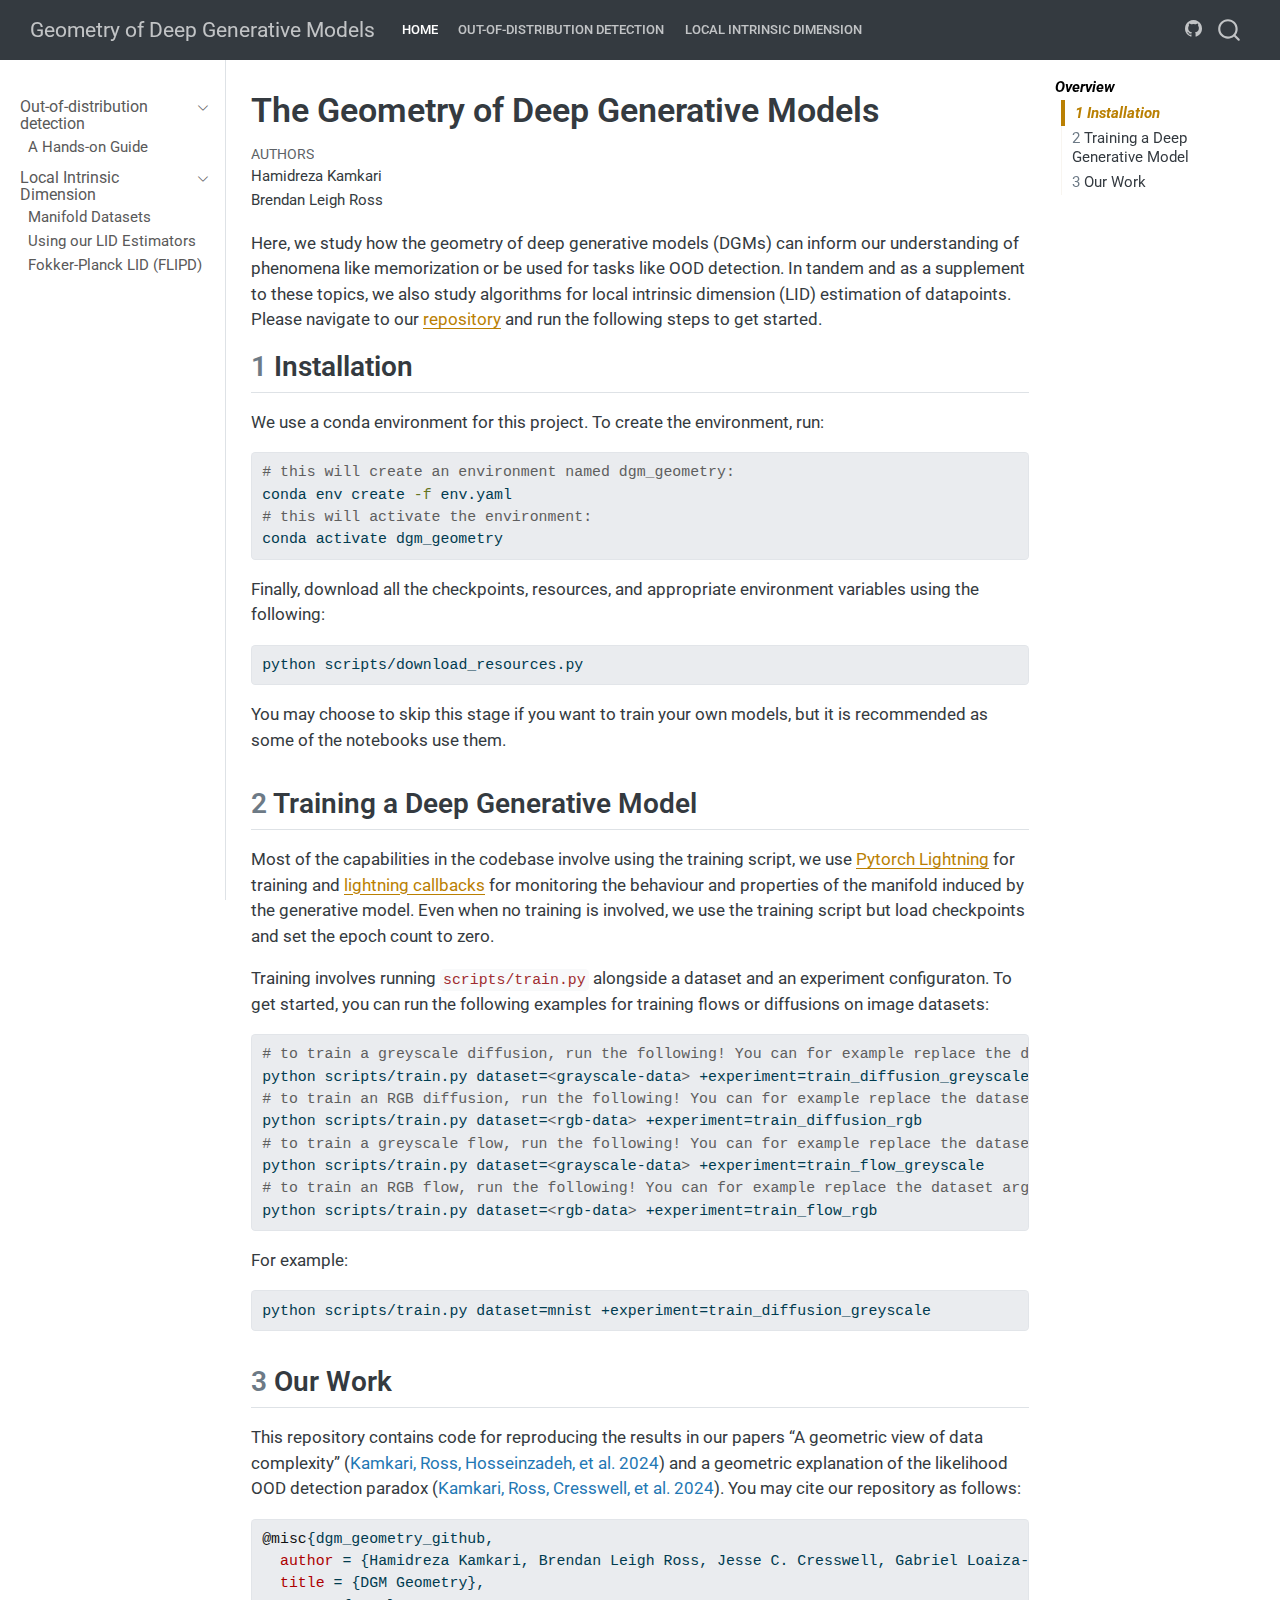
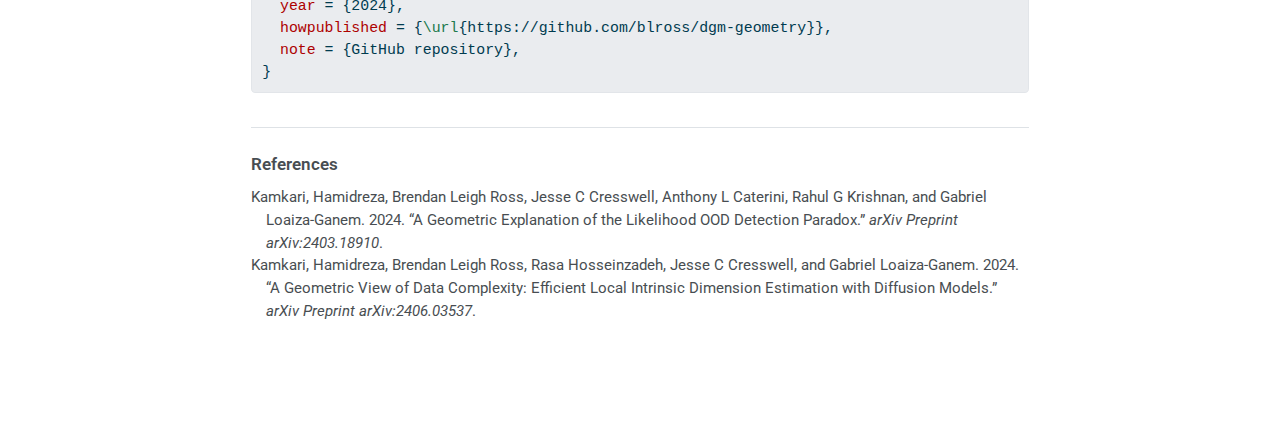
==== docs_quarto/_output/index.html @ e12232f8 "move around" ====
<!DOCTYPE html>
<html xmlns="http://www.w3.org/1999/xhtml" lang="en" xml:lang="en"><head>

<meta charset="utf-8">
<meta name="generator" content="quarto-1.5.54">

<meta name="viewport" content="width=device-width, initial-scale=1.0, user-scalable=yes">


<title>The Geometry of Deep Generative Models – Geometry of Deep Generative Models</title>
<style>
code{white-space: pre-wrap;}
span.smallcaps{font-variant: small-caps;}
div.columns{display: flex; gap: min(4vw, 1.5em);}
div.column{flex: auto; overflow-x: auto;}
div.hanging-indent{margin-left: 1.5em; text-indent: -1.5em;}
ul.task-list{list-style: none;}
ul.task-list li input[type="checkbox"] {
  width: 0.8em;
  margin: 0 0.8em 0.2em -1em; /* quarto-specific, see https://github.com/quarto-dev/quarto-cli/issues/4556 */ 
  vertical-align: middle;
}
/* CSS for syntax highlighting */
pre > code.sourceCode { white-space: pre; position: relative; }
pre > code.sourceCode > span { line-height: 1.25; }
pre > code.sourceCode > span:empty { height: 1.2em; }
.sourceCode { overflow: visible; }
code.sourceCode > span { color: inherit; text-decoration: inherit; }
div.sourceCode { margin: 1em 0; }
pre.sourceCode { margin: 0; }
@media screen {
div.sourceCode { overflow: auto; }
}
@media print {
pre > code.sourceCode { white-space: pre-wrap; }
pre > code.sourceCode > span { display: inline-block; text-indent: -5em; padding-left: 5em; }
}
pre.numberSource code
  { counter-reset: source-line 0; }
pre.numberSource code > span
  { position: relative; left: -4em; counter-increment: source-line; }
pre.numberSource code > span > a:first-child::before
  { content: counter(source-line);
    position: relative; left: -1em; text-align: right; vertical-align: baseline;
    border: none; display: inline-block;
    -webkit-touch-callout: none; -webkit-user-select: none;
    -khtml-user-select: none; -moz-user-select: none;
    -ms-user-select: none; user-select: none;
    padding: 0 4px; width: 4em;
  }
pre.numberSource { margin-left: 3em;  padding-left: 4px; }
div.sourceCode
  {   }
@media screen {
pre > code.sourceCode > span > a:first-child::before { text-decoration: underline; }
}
/* CSS for citations */
div.csl-bib-body { }
div.csl-entry {
  clear: both;
  margin-bottom: 0em;
}
.hanging-indent div.csl-entry {
  margin-left:2em;
  text-indent:-2em;
}
div.csl-left-margin {
  min-width:2em;
  float:left;
}
div.csl-right-inline {
  margin-left:2em;
  padding-left:1em;
}
div.csl-indent {
  margin-left: 2em;
}</style>


<script src="site_libs/quarto-nav/quarto-nav.js"></script>
<script src="site_libs/quarto-nav/headroom.min.js"></script>
<script src="site_libs/clipboard/clipboard.min.js"></script>
<script src="site_libs/quarto-search/autocomplete.umd.js"></script>
<script src="site_libs/quarto-search/fuse.min.js"></script>
<script src="site_libs/quarto-search/quarto-search.js"></script>
<meta name="quarto:offset" content="./">
<script src="site_libs/quarto-html/quarto.js"></script>
<script src="site_libs/quarto-html/popper.min.js"></script>
<script src="site_libs/quarto-html/tippy.umd.min.js"></script>
<script src="site_libs/quarto-html/anchor.min.js"></script>
<link href="site_libs/quarto-html/tippy.css" rel="stylesheet">
<link href="site_libs/quarto-html/quarto-syntax-highlighting.css" rel="stylesheet" id="quarto-text-highlighting-styles">
<script src="site_libs/bootstrap/bootstrap.min.js"></script>
<link href="site_libs/bootstrap/bootstrap-icons.css" rel="stylesheet">
<link href="site_libs/bootstrap/bootstrap.min.css" rel="stylesheet" id="quarto-bootstrap" data-mode="light">
<script id="quarto-search-options" type="application/json">{
  "location": "navbar",
  "copy-button": false,
  "collapse-after": 3,
  "panel-placement": "end",
  "type": "overlay",
  "limit": 50,
  "keyboard-shortcut": [
    "f",
    "/",
    "s"
  ],
  "show-item-context": false,
  "language": {
    "search-no-results-text": "No results",
    "search-matching-documents-text": "matching documents",
    "search-copy-link-title": "Copy link to search",
    "search-hide-matches-text": "Hide additional matches",
    "search-more-match-text": "more match in this document",
    "search-more-matches-text": "more matches in this document",
    "search-clear-button-title": "Clear",
    "search-text-placeholder": "",
    "search-detached-cancel-button-title": "Cancel",
    "search-submit-button-title": "Submit",
    "search-label": "Search"
  }
}</script>


<link rel="stylesheet" href="styles.css">
</head>

<body class="nav-sidebar docked nav-fixed">

<div id="quarto-search-results"></div>
  <header id="quarto-header" class="headroom fixed-top">
    <nav class="navbar navbar-expand-lg " data-bs-theme="dark">
      <div class="navbar-container container-fluid">
      <div class="navbar-brand-container mx-auto">
    <a class="navbar-brand" href="./index.html">
    <span class="navbar-title">Geometry of Deep Generative Models</span>
    </a>
  </div>
            <div id="quarto-search" class="" title="Search"></div>
          <button class="navbar-toggler" type="button" data-bs-toggle="collapse" data-bs-target="#navbarCollapse" aria-controls="navbarCollapse" role="menu" aria-expanded="false" aria-label="Toggle navigation" onclick="if (window.quartoToggleHeadroom) { window.quartoToggleHeadroom(); }">
  <span class="navbar-toggler-icon"></span>
</button>
          <div class="collapse navbar-collapse" id="navbarCollapse">
            <ul class="navbar-nav navbar-nav-scroll me-auto">
  <li class="nav-item">
    <a class="nav-link active" href="./index.html" aria-current="page"> 
<span class="menu-text">Home</span></a>
  </li>  
  <li class="nav-item">
    <a class="nav-link" href="./sections/ood.html"> 
<span class="menu-text">Out-of-distribution detection</span></a>
  </li>  
  <li class="nav-item">
    <a class="nav-link" href="./sections/lid.html"> 
<span class="menu-text">Local Intrinsic Dimension</span></a>
  </li>  
</ul>
          </div> <!-- /navcollapse -->
            <div class="quarto-navbar-tools">
    <a href="https://github.com/blross/dgm-geometry" title="" class="quarto-navigation-tool px-1" aria-label=""><i class="bi bi-github"></i></a>
</div>
      </div> <!-- /container-fluid -->
    </nav>
  <nav class="quarto-secondary-nav">
    <div class="container-fluid d-flex">
      <button type="button" class="quarto-btn-toggle btn" data-bs-toggle="collapse" role="button" data-bs-target=".quarto-sidebar-collapse-item" aria-controls="quarto-sidebar" aria-expanded="false" aria-label="Toggle sidebar navigation" onclick="if (window.quartoToggleHeadroom) { window.quartoToggleHeadroom(); }">
        <i class="bi bi-layout-text-sidebar-reverse"></i>
      </button>
        <nav class="quarto-page-breadcrumbs" aria-label="breadcrumb"><ol class="breadcrumb"><li class="breadcrumb-item">The Geometry of Deep Generative Models</li></ol></nav>
        <a class="flex-grow-1" role="navigation" data-bs-toggle="collapse" data-bs-target=".quarto-sidebar-collapse-item" aria-controls="quarto-sidebar" aria-expanded="false" aria-label="Toggle sidebar navigation" onclick="if (window.quartoToggleHeadroom) { window.quartoToggleHeadroom(); }">      
        </a>
    </div>
  </nav>
</header>
<!-- content -->
<div id="quarto-content" class="quarto-container page-columns page-rows-contents page-layout-article page-navbar">
<!-- sidebar -->
  <nav id="quarto-sidebar" class="sidebar collapse collapse-horizontal quarto-sidebar-collapse-item sidebar-navigation docked overflow-auto">
    <div class="sidebar-menu-container"> 
    <ul class="list-unstyled mt-1">
        <li class="sidebar-item sidebar-item-section">
      <div class="sidebar-item-container"> 
            <a href="./sections/ood.html" class="sidebar-item-text sidebar-link">
 <span class="menu-text">Out-of-distribution detection</span></a>
          <a class="sidebar-item-toggle text-start" data-bs-toggle="collapse" data-bs-target="#quarto-sidebar-section-1" role="navigation" aria-expanded="true" aria-label="Toggle section">
            <i class="bi bi-chevron-right ms-2"></i>
          </a> 
      </div>
      <ul id="quarto-sidebar-section-1" class="collapse list-unstyled sidebar-section depth1 show">  
          <li class="sidebar-item">
  <div class="sidebar-item-container"> 
  <a href="./sections/ood/ood_guide.html" class="sidebar-item-text sidebar-link">
 <span class="menu-text">A Hands-on Guide</span></a>
  </div>
</li>
      </ul>
  </li>
        <li class="sidebar-item sidebar-item-section">
      <div class="sidebar-item-container"> 
            <a href="./sections/lid.html" class="sidebar-item-text sidebar-link">
 <span class="menu-text">Local Intrinsic Dimension</span></a>
          <a class="sidebar-item-toggle text-start" data-bs-toggle="collapse" data-bs-target="#quarto-sidebar-section-2" role="navigation" aria-expanded="true" aria-label="Toggle section">
            <i class="bi bi-chevron-right ms-2"></i>
          </a> 
      </div>
      <ul id="quarto-sidebar-section-2" class="collapse list-unstyled sidebar-section depth1 show">  
          <li class="sidebar-item">
  <div class="sidebar-item-container"> 
  <a href="./sections/lid/manifold_datasets.html" class="sidebar-item-text sidebar-link">
 <span class="menu-text">Manifold Datasets</span></a>
  </div>
</li>
          <li class="sidebar-item">
  <div class="sidebar-item-container"> 
  <a href="./sections/lid/lid_guide.html" class="sidebar-item-text sidebar-link">
 <span class="menu-text">Using our LID Estimators</span></a>
  </div>
</li>
          <li class="sidebar-item">
  <div class="sidebar-item-container"> 
  <a href="./sections/lid/flipd.html" class="sidebar-item-text sidebar-link">
 <span class="menu-text">Fokker-Planck LID (FLIPD)</span></a>
  </div>
</li>
      </ul>
  </li>
    </ul>
    </div>
</nav>
<div id="quarto-sidebar-glass" class="quarto-sidebar-collapse-item" data-bs-toggle="collapse" data-bs-target=".quarto-sidebar-collapse-item"></div>
<!-- margin-sidebar -->
    <div id="quarto-margin-sidebar" class="sidebar margin-sidebar">
        <nav id="TOC" role="doc-toc" class="toc-active">
    <h2 id="toc-title">Overview</h2>
   
  <ul>
  <li><a href="#installation" id="toc-installation" class="nav-link active" data-scroll-target="#installation"><span class="header-section-number">1</span> Installation</a></li>
  <li><a href="#training-a-deep-generative-model" id="toc-training-a-deep-generative-model" class="nav-link" data-scroll-target="#training-a-deep-generative-model"><span class="header-section-number">2</span> Training a Deep Generative Model</a></li>
  <li><a href="#our-work" id="toc-our-work" class="nav-link" data-scroll-target="#our-work"><span class="header-section-number">3</span> Our Work</a></li>
  </ul>
</nav>
    </div>
<!-- main -->
<main class="content" id="quarto-document-content">

<header id="title-block-header" class="quarto-title-block default">
<div class="quarto-title">
<h1 class="title">The Geometry of Deep Generative Models</h1>
</div>



<div class="quarto-title-meta">

    <div>
    <div class="quarto-title-meta-heading">Authors</div>
    <div class="quarto-title-meta-contents">
             <p>Hamidreza Kamkari </p>
             <p>Brendan Leigh Ross </p>
          </div>
  </div>
    
  
    
  </div>
  


</header>


<p>Here, we study how the geometry of deep generative models (DGMs) can inform our understanding of phenomena like memorization or be used for tasks like OOD detection. In tandem and as a supplement to these topics, we also study algorithms for local intrinsic dimension (LID) estimation of datapoints. Please navigate to our <a href="https://github.com/blross/dgm-geometry">repository</a> and run the following steps to get started.</p>
<section id="installation" class="level2" data-number="1">
<h2 data-number="1" class="anchored" data-anchor-id="installation"><span class="header-section-number">1</span> Installation</h2>
<p>We use a conda environment for this project. To create the environment, run:</p>
<div class="sourceCode" id="cb1"><pre class="sourceCode bash code-with-copy"><code class="sourceCode bash"><span id="cb1-1"><a href="#cb1-1" aria-hidden="true" tabindex="-1"></a><span class="co"># this will create an environment named dgm_geometry:</span></span>
<span id="cb1-2"><a href="#cb1-2" aria-hidden="true" tabindex="-1"></a><span class="ex">conda</span> env create <span class="at">-f</span> env.yaml</span>
<span id="cb1-3"><a href="#cb1-3" aria-hidden="true" tabindex="-1"></a><span class="co"># this will activate the environment:</span></span>
<span id="cb1-4"><a href="#cb1-4" aria-hidden="true" tabindex="-1"></a><span class="ex">conda</span> activate dgm_geometry</span></code><button title="Copy to Clipboard" class="code-copy-button"><i class="bi"></i></button></pre></div>
<p>Finally, download all the checkpoints, resources, and appropriate environment variables using the following:</p>
<div class="sourceCode" id="cb2"><pre class="sourceCode bash code-with-copy"><code class="sourceCode bash"><span id="cb2-1"><a href="#cb2-1" aria-hidden="true" tabindex="-1"></a><span class="ex">python</span> scripts/download_resources.py</span></code><button title="Copy to Clipboard" class="code-copy-button"><i class="bi"></i></button></pre></div>
<p>You may choose to skip this stage if you want to train your own models, but it is recommended as some of the notebooks use them.</p>
</section>
<section id="training-a-deep-generative-model" class="level2" data-number="2">
<h2 data-number="2" class="anchored" data-anchor-id="training-a-deep-generative-model"><span class="header-section-number">2</span> Training a Deep Generative Model</h2>
<p>Most of the capabilities in the codebase involve using the training script, we use <a href="https://lightning.ai/docs/pytorch/stable/">Pytorch Lightning</a> for training and <a href="https://lightning.ai/docs/pytorch/stable/extensions/callbacks.html">lightning callbacks</a> for monitoring the behaviour and properties of the manifold induced by the generative model. Even when no training is involved, we use the training script but load checkpoints and set the epoch count to zero.</p>
<p>Training involves running <code>scripts/train.py</code> alongside a dataset and an experiment configuraton. To get started, you can run the following examples for training flows or diffusions on image datasets:</p>
<div class="sourceCode" id="cb3"><pre class="sourceCode bash code-with-copy"><code class="sourceCode bash"><span id="cb3-1"><a href="#cb3-1" aria-hidden="true" tabindex="-1"></a><span class="co"># to train a greyscale diffusion, run the following! You can for example replace the dataset argument with mnist or fmnist</span></span>
<span id="cb3-2"><a href="#cb3-2" aria-hidden="true" tabindex="-1"></a><span class="ex">python</span> scripts/train.py dataset=<span class="op">&lt;</span>grayscale-data<span class="op">&gt;</span> +experiment=train_diffusion_greyscale</span>
<span id="cb3-3"><a href="#cb3-3" aria-hidden="true" tabindex="-1"></a><span class="co"># to train an RGB diffusion, run the following! You can for example replace the dataset argument with cifar10</span></span>
<span id="cb3-4"><a href="#cb3-4" aria-hidden="true" tabindex="-1"></a><span class="ex">python</span> scripts/train.py dataset=<span class="op">&lt;</span>rgb-data<span class="op">&gt;</span> +experiment=train_diffusion_rgb</span>
<span id="cb3-5"><a href="#cb3-5" aria-hidden="true" tabindex="-1"></a><span class="co"># to train a greyscale flow, run the following! You can for example replace the dataset argument with mnist or fmnist</span></span>
<span id="cb3-6"><a href="#cb3-6" aria-hidden="true" tabindex="-1"></a><span class="ex">python</span> scripts/train.py dataset=<span class="op">&lt;</span>grayscale-data<span class="op">&gt;</span> +experiment=train_flow_greyscale</span>
<span id="cb3-7"><a href="#cb3-7" aria-hidden="true" tabindex="-1"></a><span class="co"># to train an RGB flow, run the following! You can for example replace the dataset argument with cifar10</span></span>
<span id="cb3-8"><a href="#cb3-8" aria-hidden="true" tabindex="-1"></a><span class="ex">python</span> scripts/train.py dataset=<span class="op">&lt;</span>rgb-data<span class="op">&gt;</span> +experiment=train_flow_rgb</span></code><button title="Copy to Clipboard" class="code-copy-button"><i class="bi"></i></button></pre></div>
<p>For example:</p>
<div class="sourceCode" id="cb4"><pre class="sourceCode bash code-with-copy"><code class="sourceCode bash"><span id="cb4-1"><a href="#cb4-1" aria-hidden="true" tabindex="-1"></a><span class="ex">python</span> scripts/train.py dataset=mnist +experiment=train_diffusion_greyscale</span></code><button title="Copy to Clipboard" class="code-copy-button"><i class="bi"></i></button></pre></div>
</section>
<section id="our-work" class="level2" data-number="3">
<h2 data-number="3" class="anchored" data-anchor-id="our-work"><span class="header-section-number">3</span> Our Work</h2>
<p>This repository contains code for reproducing the results in our papers “A geometric view of data complexity” <span class="citation" data-cites="kamkari2024flipd">(<a href="#ref-kamkari2024flipd" role="doc-biblioref">Kamkari, Ross, Hosseinzadeh, et al. 2024</a>)</span> and a geometric explanation of the likelihood OOD detection paradox <span class="citation" data-cites="kamkari2024oodlid">(<a href="#ref-kamkari2024oodlid" role="doc-biblioref">Kamkari, Ross, Cresswell, et al. 2024</a>)</span>. You may cite our repository as follows:</p>
<div class="sourceCode" id="cb5"><pre class="sourceCode bibtex code-with-copy"><code class="sourceCode bibtex"><span id="cb5-1"><a href="#cb5-1" aria-hidden="true" tabindex="-1"></a><span class="va">@misc</span>{<span class="ot">dgm_geometry_github</span>,</span>
<span id="cb5-2"><a href="#cb5-2" aria-hidden="true" tabindex="-1"></a>  <span class="dt">author</span> = {Hamidreza Kamkari, Brendan Leigh Ross, Jesse C. Cresswell, Gabriel Loaiza-Ganem},</span>
<span id="cb5-3"><a href="#cb5-3" aria-hidden="true" tabindex="-1"></a>  <span class="dt">title</span> = {DGM Geometry},</span>
<span id="cb5-4"><a href="#cb5-4" aria-hidden="true" tabindex="-1"></a>  <span class="dt">year</span> = {2024},</span>
<span id="cb5-5"><a href="#cb5-5" aria-hidden="true" tabindex="-1"></a>  <span class="dt">howpublished</span> = {<span class="ch">\url</span>{https://github.com/blross/dgm-geometry}},</span>
<span id="cb5-6"><a href="#cb5-6" aria-hidden="true" tabindex="-1"></a>  <span class="dt">note</span> = {GitHub repository},</span>
<span id="cb5-7"><a href="#cb5-7" aria-hidden="true" tabindex="-1"></a>}</span></code><button title="Copy to Clipboard" class="code-copy-button"><i class="bi"></i></button></pre></div>
<!-- 
## References -->
<!-- 
::: {#refs}
::: -->



</section>

<div id="quarto-appendix" class="default"><section class="quarto-appendix-contents" role="doc-bibliography" id="quarto-bibliography"><h2 class="anchored quarto-appendix-heading">References</h2><div id="refs" class="references csl-bib-body hanging-indent" data-entry-spacing="0" role="list">
<div id="ref-kamkari2024oodlid" class="csl-entry" role="listitem">
Kamkari, Hamidreza, Brendan Leigh Ross, Jesse C Cresswell, Anthony L Caterini, Rahul G Krishnan, and Gabriel Loaiza-Ganem. 2024. <span>“A Geometric Explanation of the Likelihood OOD Detection Paradox.”</span> <em>arXiv Preprint arXiv:2403.18910</em>.
</div>
<div id="ref-kamkari2024flipd" class="csl-entry" role="listitem">
Kamkari, Hamidreza, Brendan Leigh Ross, Rasa Hosseinzadeh, Jesse C Cresswell, and Gabriel Loaiza-Ganem. 2024. <span>“A Geometric View of Data Complexity: Efficient Local Intrinsic Dimension Estimation with Diffusion Models.”</span> <em>arXiv Preprint arXiv:2406.03537</em>.
</div>
</div></section></div></main> <!-- /main -->
<script id="quarto-html-after-body" type="application/javascript">
window.document.addEventListener("DOMContentLoaded", function (event) {
  const toggleBodyColorMode = (bsSheetEl) => {
    const mode = bsSheetEl.getAttribute("data-mode");
    const bodyEl = window.document.querySelector("body");
    if (mode === "dark") {
      bodyEl.classList.add("quarto-dark");
      bodyEl.classList.remove("quarto-light");
    } else {
      bodyEl.classList.add("quarto-light");
      bodyEl.classList.remove("quarto-dark");
    }
  }
  const toggleBodyColorPrimary = () => {
    const bsSheetEl = window.document.querySelector("link#quarto-bootstrap");
    if (bsSheetEl) {
      toggleBodyColorMode(bsSheetEl);
    }
  }
  toggleBodyColorPrimary();  
  const icon = "";
  const anchorJS = new window.AnchorJS();
  anchorJS.options = {
    placement: 'right',
    icon: icon
  };
  anchorJS.add('.anchored');
  const isCodeAnnotation = (el) => {
    for (const clz of el.classList) {
      if (clz.startsWith('code-annotation-')) {                     
        return true;
      }
    }
    return false;
  }
  const onCopySuccess = function(e) {
    // button target
    const button = e.trigger;
    // don't keep focus
    button.blur();
    // flash "checked"
    button.classList.add('code-copy-button-checked');
    var currentTitle = button.getAttribute("title");
    button.setAttribute("title", "Copied!");
    let tooltip;
    if (window.bootstrap) {
      button.setAttribute("data-bs-toggle", "tooltip");
      button.setAttribute("data-bs-placement", "left");
      button.setAttribute("data-bs-title", "Copied!");
      tooltip = new bootstrap.Tooltip(button, 
        { trigger: "manual", 
          customClass: "code-copy-button-tooltip",
          offset: [0, -8]});
      tooltip.show();    
    }
    setTimeout(function() {
      if (tooltip) {
        tooltip.hide();
        button.removeAttribute("data-bs-title");
        button.removeAttribute("data-bs-toggle");
        button.removeAttribute("data-bs-placement");
      }
      button.setAttribute("title", currentTitle);
      button.classList.remove('code-copy-button-checked');
    }, 1000);
    // clear code selection
    e.clearSelection();
  }
  const getTextToCopy = function(trigger) {
      const codeEl = trigger.previousElementSibling.cloneNode(true);
      for (const childEl of codeEl.children) {
        if (isCodeAnnotation(childEl)) {
          childEl.remove();
        }
      }
      return codeEl.innerText;
  }
  const clipboard = new window.ClipboardJS('.code-copy-button:not([data-in-quarto-modal])', {
    text: getTextToCopy
  });
  clipboard.on('success', onCopySuccess);
  if (window.document.getElementById('quarto-embedded-source-code-modal')) {
    // For code content inside modals, clipBoardJS needs to be initialized with a container option
    // TODO: Check when it could be a function (https://github.com/zenorocha/clipboard.js/issues/860)
    const clipboardModal = new window.ClipboardJS('.code-copy-button[data-in-quarto-modal]', {
      text: getTextToCopy,
      container: window.document.getElementById('quarto-embedded-source-code-modal')
    });
    clipboardModal.on('success', onCopySuccess);
  }
    var localhostRegex = new RegExp(/^(?:http|https):\/\/localhost\:?[0-9]*\//);
    var mailtoRegex = new RegExp(/^mailto:/);
      var filterRegex = new RegExp('/' + window.location.host + '/');
    var isInternal = (href) => {
        return filterRegex.test(href) || localhostRegex.test(href) || mailtoRegex.test(href);
    }
    // Inspect non-navigation links and adorn them if external
 	var links = window.document.querySelectorAll('a[href]:not(.nav-link):not(.navbar-brand):not(.toc-action):not(.sidebar-link):not(.sidebar-item-toggle):not(.pagination-link):not(.no-external):not([aria-hidden]):not(.dropdown-item):not(.quarto-navigation-tool):not(.about-link)');
    for (var i=0; i<links.length; i++) {
      const link = links[i];
      if (!isInternal(link.href)) {
        // undo the damage that might have been done by quarto-nav.js in the case of
        // links that we want to consider external
        if (link.dataset.originalHref !== undefined) {
          link.href = link.dataset.originalHref;
        }
      }
    }
  function tippyHover(el, contentFn, onTriggerFn, onUntriggerFn) {
    const config = {
      allowHTML: true,
      maxWidth: 500,
      delay: 100,
      arrow: false,
      appendTo: function(el) {
          return el.parentElement;
      },
      interactive: true,
      interactiveBorder: 10,
      theme: 'quarto',
      placement: 'bottom-start',
    };
    if (contentFn) {
      config.content = contentFn;
    }
    if (onTriggerFn) {
      config.onTrigger = onTriggerFn;
    }
    if (onUntriggerFn) {
      config.onUntrigger = onUntriggerFn;
    }
    window.tippy(el, config); 
  }
  const noterefs = window.document.querySelectorAll('a[role="doc-noteref"]');
  for (var i=0; i<noterefs.length; i++) {
    const ref = noterefs[i];
    tippyHover(ref, function() {
      // use id or data attribute instead here
      let href = ref.getAttribute('data-footnote-href') || ref.getAttribute('href');
      try { href = new URL(href).hash; } catch {}
      const id = href.replace(/^#\/?/, "");
      const note = window.document.getElementById(id);
      if (note) {
        return note.innerHTML;
      } else {
        return "";
      }
    });
  }
  const xrefs = window.document.querySelectorAll('a.quarto-xref');
  const processXRef = (id, note) => {
    // Strip column container classes
    const stripColumnClz = (el) => {
      el.classList.remove("page-full", "page-columns");
      if (el.children) {
        for (const child of el.children) {
          stripColumnClz(child);
        }
      }
    }
    stripColumnClz(note)
    if (id === null || id.startsWith('sec-')) {
      // Special case sections, only their first couple elements
      const container = document.createElement("div");
      if (note.children && note.children.length > 2) {
        container.appendChild(note.children[0].cloneNode(true));
        for (let i = 1; i < note.children.length; i++) {
          const child = note.children[i];
          if (child.tagName === "P" && child.innerText === "") {
            continue;
          } else {
            container.appendChild(child.cloneNode(true));
            break;
          }
        }
        if (window.Quarto?.typesetMath) {
          window.Quarto.typesetMath(container);
        }
        return container.innerHTML
      } else {
        if (window.Quarto?.typesetMath) {
          window.Quarto.typesetMath(note);
        }
        return note.innerHTML;
      }
    } else {
      // Remove any anchor links if they are present
      const anchorLink = note.querySelector('a.anchorjs-link');
      if (anchorLink) {
        anchorLink.remove();
      }
      if (window.Quarto?.typesetMath) {
        window.Quarto.typesetMath(note);
      }
      // TODO in 1.5, we should make sure this works without a callout special case
      if (note.classList.contains("callout")) {
        return note.outerHTML;
      } else {
        return note.innerHTML;
      }
    }
  }
  for (var i=0; i<xrefs.length; i++) {
    const xref = xrefs[i];
    tippyHover(xref, undefined, function(instance) {
      instance.disable();
      let url = xref.getAttribute('href');
      let hash = undefined; 
      if (url.startsWith('#')) {
        hash = url;
      } else {
        try { hash = new URL(url).hash; } catch {}
      }
      if (hash) {
        const id = hash.replace(/^#\/?/, "");
        const note = window.document.getElementById(id);
        if (note !== null) {
          try {
            const html = processXRef(id, note.cloneNode(true));
            instance.setContent(html);
          } finally {
            instance.enable();
            instance.show();
          }
        } else {
          // See if we can fetch this
          fetch(url.split('#')[0])
          .then(res => res.text())
          .then(html => {
            const parser = new DOMParser();
            const htmlDoc = parser.parseFromString(html, "text/html");
            const note = htmlDoc.getElementById(id);
            if (note !== null) {
              const html = processXRef(id, note);
              instance.setContent(html);
            } 
          }).finally(() => {
            instance.enable();
            instance.show();
          });
        }
      } else {
        // See if we can fetch a full url (with no hash to target)
        // This is a special case and we should probably do some content thinning / targeting
        fetch(url)
        .then(res => res.text())
        .then(html => {
          const parser = new DOMParser();
          const htmlDoc = parser.parseFromString(html, "text/html");
          const note = htmlDoc.querySelector('main.content');
          if (note !== null) {
            // This should only happen for chapter cross references
            // (since there is no id in the URL)
            // remove the first header
            if (note.children.length > 0 && note.children[0].tagName === "HEADER") {
              note.children[0].remove();
            }
            const html = processXRef(null, note);
            instance.setContent(html);
          } 
        }).finally(() => {
          instance.enable();
          instance.show();
        });
      }
    }, function(instance) {
    });
  }
      let selectedAnnoteEl;
      const selectorForAnnotation = ( cell, annotation) => {
        let cellAttr = 'data-code-cell="' + cell + '"';
        let lineAttr = 'data-code-annotation="' +  annotation + '"';
        const selector = 'span[' + cellAttr + '][' + lineAttr + ']';
        return selector;
      }
      const selectCodeLines = (annoteEl) => {
        const doc = window.document;
        const targetCell = annoteEl.getAttribute("data-target-cell");
        const targetAnnotation = annoteEl.getAttribute("data-target-annotation");
        const annoteSpan = window.document.querySelector(selectorForAnnotation(targetCell, targetAnnotation));
        const lines = annoteSpan.getAttribute("data-code-lines").split(",");
        const lineIds = lines.map((line) => {
          return targetCell + "-" + line;
        })
        let top = null;
        let height = null;
        let parent = null;
        if (lineIds.length > 0) {
            //compute the position of the single el (top and bottom and make a div)
            const el = window.document.getElementById(lineIds[0]);
            top = el.offsetTop;
            height = el.offsetHeight;
            parent = el.parentElement.parentElement;
          if (lineIds.length > 1) {
            const lastEl = window.document.getElementById(lineIds[lineIds.length - 1]);
            const bottom = lastEl.offsetTop + lastEl.offsetHeight;
            height = bottom - top;
          }
          if (top !== null && height !== null && parent !== null) {
            // cook up a div (if necessary) and position it 
            let div = window.document.getElementById("code-annotation-line-highlight");
            if (div === null) {
              div = window.document.createElement("div");
              div.setAttribute("id", "code-annotation-line-highlight");
              div.style.position = 'absolute';
              parent.appendChild(div);
            }
            div.style.top = top - 2 + "px";
            div.style.height = height + 4 + "px";
            div.style.left = 0;
            let gutterDiv = window.document.getElementById("code-annotation-line-highlight-gutter");
            if (gutterDiv === null) {
              gutterDiv = window.document.createElement("div");
              gutterDiv.setAttribute("id", "code-annotation-line-highlight-gutter");
              gutterDiv.style.position = 'absolute';
              const codeCell = window.document.getElementById(targetCell);
              const gutter = codeCell.querySelector('.code-annotation-gutter');
              gutter.appendChild(gutterDiv);
            }
            gutterDiv.style.top = top - 2 + "px";
            gutterDiv.style.height = height + 4 + "px";
          }
          selectedAnnoteEl = annoteEl;
        }
      };
      const unselectCodeLines = () => {
        const elementsIds = ["code-annotation-line-highlight", "code-annotation-line-highlight-gutter"];
        elementsIds.forEach((elId) => {
          const div = window.document.getElementById(elId);
          if (div) {
            div.remove();
          }
        });
        selectedAnnoteEl = undefined;
      };
        // Handle positioning of the toggle
    window.addEventListener(
      "resize",
      throttle(() => {
        elRect = undefined;
        if (selectedAnnoteEl) {
          selectCodeLines(selectedAnnoteEl);
        }
      }, 10)
    );
    function throttle(fn, ms) {
    let throttle = false;
    let timer;
      return (...args) => {
        if(!throttle) { // first call gets through
            fn.apply(this, args);
            throttle = true;
        } else { // all the others get throttled
            if(timer) clearTimeout(timer); // cancel #2
            timer = setTimeout(() => {
              fn.apply(this, args);
              timer = throttle = false;
            }, ms);
        }
      };
    }
      // Attach click handler to the DT
      const annoteDls = window.document.querySelectorAll('dt[data-target-cell]');
      for (const annoteDlNode of annoteDls) {
        annoteDlNode.addEventListener('click', (event) => {
          const clickedEl = event.target;
          if (clickedEl !== selectedAnnoteEl) {
            unselectCodeLines();
            const activeEl = window.document.querySelector('dt[data-target-cell].code-annotation-active');
            if (activeEl) {
              activeEl.classList.remove('code-annotation-active');
            }
            selectCodeLines(clickedEl);
            clickedEl.classList.add('code-annotation-active');
          } else {
            // Unselect the line
            unselectCodeLines();
            clickedEl.classList.remove('code-annotation-active');
          }
        });
      }
  const findCites = (el) => {
    const parentEl = el.parentElement;
    if (parentEl) {
      const cites = parentEl.dataset.cites;
      if (cites) {
        return {
          el,
          cites: cites.split(' ')
        };
      } else {
        return findCites(el.parentElement)
      }
    } else {
      return undefined;
    }
  };
  var bibliorefs = window.document.querySelectorAll('a[role="doc-biblioref"]');
  for (var i=0; i<bibliorefs.length; i++) {
    const ref = bibliorefs[i];
    const citeInfo = findCites(ref);
    if (citeInfo) {
      tippyHover(citeInfo.el, function() {
        var popup = window.document.createElement('div');
        citeInfo.cites.forEach(function(cite) {
          var citeDiv = window.document.createElement('div');
          citeDiv.classList.add('hanging-indent');
          citeDiv.classList.add('csl-entry');
          var biblioDiv = window.document.getElementById('ref-' + cite);
          if (biblioDiv) {
            citeDiv.innerHTML = biblioDiv.innerHTML;
          }
          popup.appendChild(citeDiv);
        });
        return popup.innerHTML;
      });
    }
  }
});
</script>
</div> <!-- /content -->




</body></html>
---- docs_quarto/_output/site_libs/quarto-html/tippy.css ----
.tippy-box[data-animation=fade][data-state=hidden]{opacity:0}[data-tippy-root]{max-width:calc(100vw - 10px)}.tippy-box{position:relative;background-color:#333;color:#fff;border-radius:4px;font-size:14px;line-height:1.4;white-space:normal;outline:0;transition-property:transform,visibility,opacity}.tippy-box[data-placement^=top]>.tippy-arrow{bottom:0}.tippy-box[data-placement^=top]>.tippy-arrow:before{bottom:-7px;left:0;border-width:8px 8px 0;border-top-color:initial;transform-origin:center top}.tippy-box[data-placement^=bottom]>.tippy-arrow{top:0}.tippy-box[data-placement^=bottom]>.tippy-arrow:before{top:-7px;left:0;border-width:0 8px 8px;border-bottom-color:initial;transform-origin:center bottom}.tippy-box[data-placement^=left]>.tippy-arrow{right:0}.tippy-box[data-placement^=left]>.tippy-arrow:before{border-width:8px 0 8px 8px;border-left-color:initial;right:-7px;transform-origin:center left}.tippy-box[data-placement^=right]>.tippy-arrow{left:0}.tippy-box[data-placement^=right]>.tippy-arrow:before{left:-7px;border-width:8px 8px 8px 0;border-right-color:initial;transform-origin:center right}.tippy-box[data-inertia][data-state=visible]{transition-timing-function:cubic-bezier(.54,1.5,.38,1.11)}.tippy-arrow{width:16px;height:16px;color:#333}.tippy-arrow:before{content:"";position:absolute;border-color:transparent;border-style:solid}.tippy-content{position:relative;padding:5px 9px;z-index:1}
---- docs_quarto/_output/site_libs/quarto-html/quarto-syntax-highlighting.css ----
/* quarto syntax highlight colors */
:root {
  --quarto-hl-ot-color: #003B4F;
  --quarto-hl-at-color: #657422;
  --quarto-hl-ss-color: #20794D;
  --quarto-hl-an-color: #5E5E5E;
  --quarto-hl-fu-color: #4758AB;
  --quarto-hl-st-color: #20794D;
  --quarto-hl-cf-color: #003B4F;
  --quarto-hl-op-color: #5E5E5E;
  --quarto-hl-er-color: #AD0000;
  --quarto-hl-bn-color: #AD0000;
  --quarto-hl-al-color: #AD0000;
  --quarto-hl-va-color: #111111;
  --quarto-hl-bu-color: inherit;
  --quarto-hl-ex-color: inherit;
  --quarto-hl-pp-color: #AD0000;
  --quarto-hl-in-color: #5E5E5E;
  --quarto-hl-vs-color: #20794D;
  --quarto-hl-wa-color: #5E5E5E;
  --quarto-hl-do-color: #5E5E5E;
  --quarto-hl-im-color: #00769E;
  --quarto-hl-ch-color: #20794D;
  --quarto-hl-dt-color: #AD0000;
  --quarto-hl-fl-color: #AD0000;
  --quarto-hl-co-color: #5E5E5E;
  --quarto-hl-cv-color: #5E5E5E;
  --quarto-hl-cn-color: #8f5902;
  --quarto-hl-sc-color: #5E5E5E;
  --quarto-hl-dv-color: #AD0000;
  --quarto-hl-kw-color: #003B4F;
}

/* other quarto variables */
:root {
  --quarto-font-monospace: SFMono-Regular, Menlo, Monaco, Consolas, "Liberation Mono", "Courier New", monospace;
}

pre > code.sourceCode > span {
  color: #003B4F;
}

code span {
  color: #003B4F;
}

code.sourceCode > span {
  color: #003B4F;
}

div.sourceCode,
div.sourceCode pre.sourceCode {
  color: #003B4F;
}

code span.ot {
  color: #003B4F;
  font-style: inherit;
}

code span.at {
  color: #657422;
  font-style: inherit;
}

code span.ss {
  color: #20794D;
  font-style: inherit;
}

code span.an {
  color: #5E5E5E;
  font-style: inherit;
}

code span.fu {
  color: #4758AB;
  font-style: inherit;
}

code span.st {
  color: #20794D;
  font-style: inherit;
}

code span.cf {
  color: #003B4F;
  font-weight: bold;
  font-style: inherit;
}

code span.op {
  color: #5E5E5E;
  font-style: inherit;
}

code span.er {
  color: #AD0000;
  font-style: inherit;
}

code span.bn {
  color: #AD0000;
  font-style: inherit;
}

code span.al {
  color: #AD0000;
  font-style: inherit;
}

code span.va {
  color: #111111;
  font-style: inherit;
}

code span.bu {
  font-style: inherit;
}

code span.ex {
  font-style: inherit;
}

code span.pp {
  color: #AD0000;
  font-style: inherit;
}

code span.in {
  color: #5E5E5E;
  font-style: inherit;
}

code span.vs {
  color: #20794D;
  font-style: inherit;
}

code span.wa {
  color: #5E5E5E;
  font-style: italic;
}

code span.do {
  color: #5E5E5E;
  font-style: italic;
}

code span.im {
  color: #00769E;
  font-style: inherit;
}

code span.ch {
  color: #20794D;
  font-style: inherit;
}

code span.dt {
  color: #AD0000;
  font-style: inherit;
}

code span.fl {
  color: #AD0000;
  font-style: inherit;
}

code span.co {
  color: #5E5E5E;
  font-style: inherit;
}

code span.cv {
  color: #5E5E5E;
  font-style: italic;
}

code span.cn {
  color: #8f5902;
  font-style: inherit;
}

code span.sc {
  color: #5E5E5E;
  font-style: inherit;
}

code span.dv {
  color: #AD0000;
  font-style: inherit;
}

code span.kw {
  color: #003B4F;
  font-weight: bold;
  font-style: inherit;
}

.prevent-inlining {
  content: "</";
}

/*# sourceMappingURL=debc5d5d77c3f9108843748ff7464032.css.map */
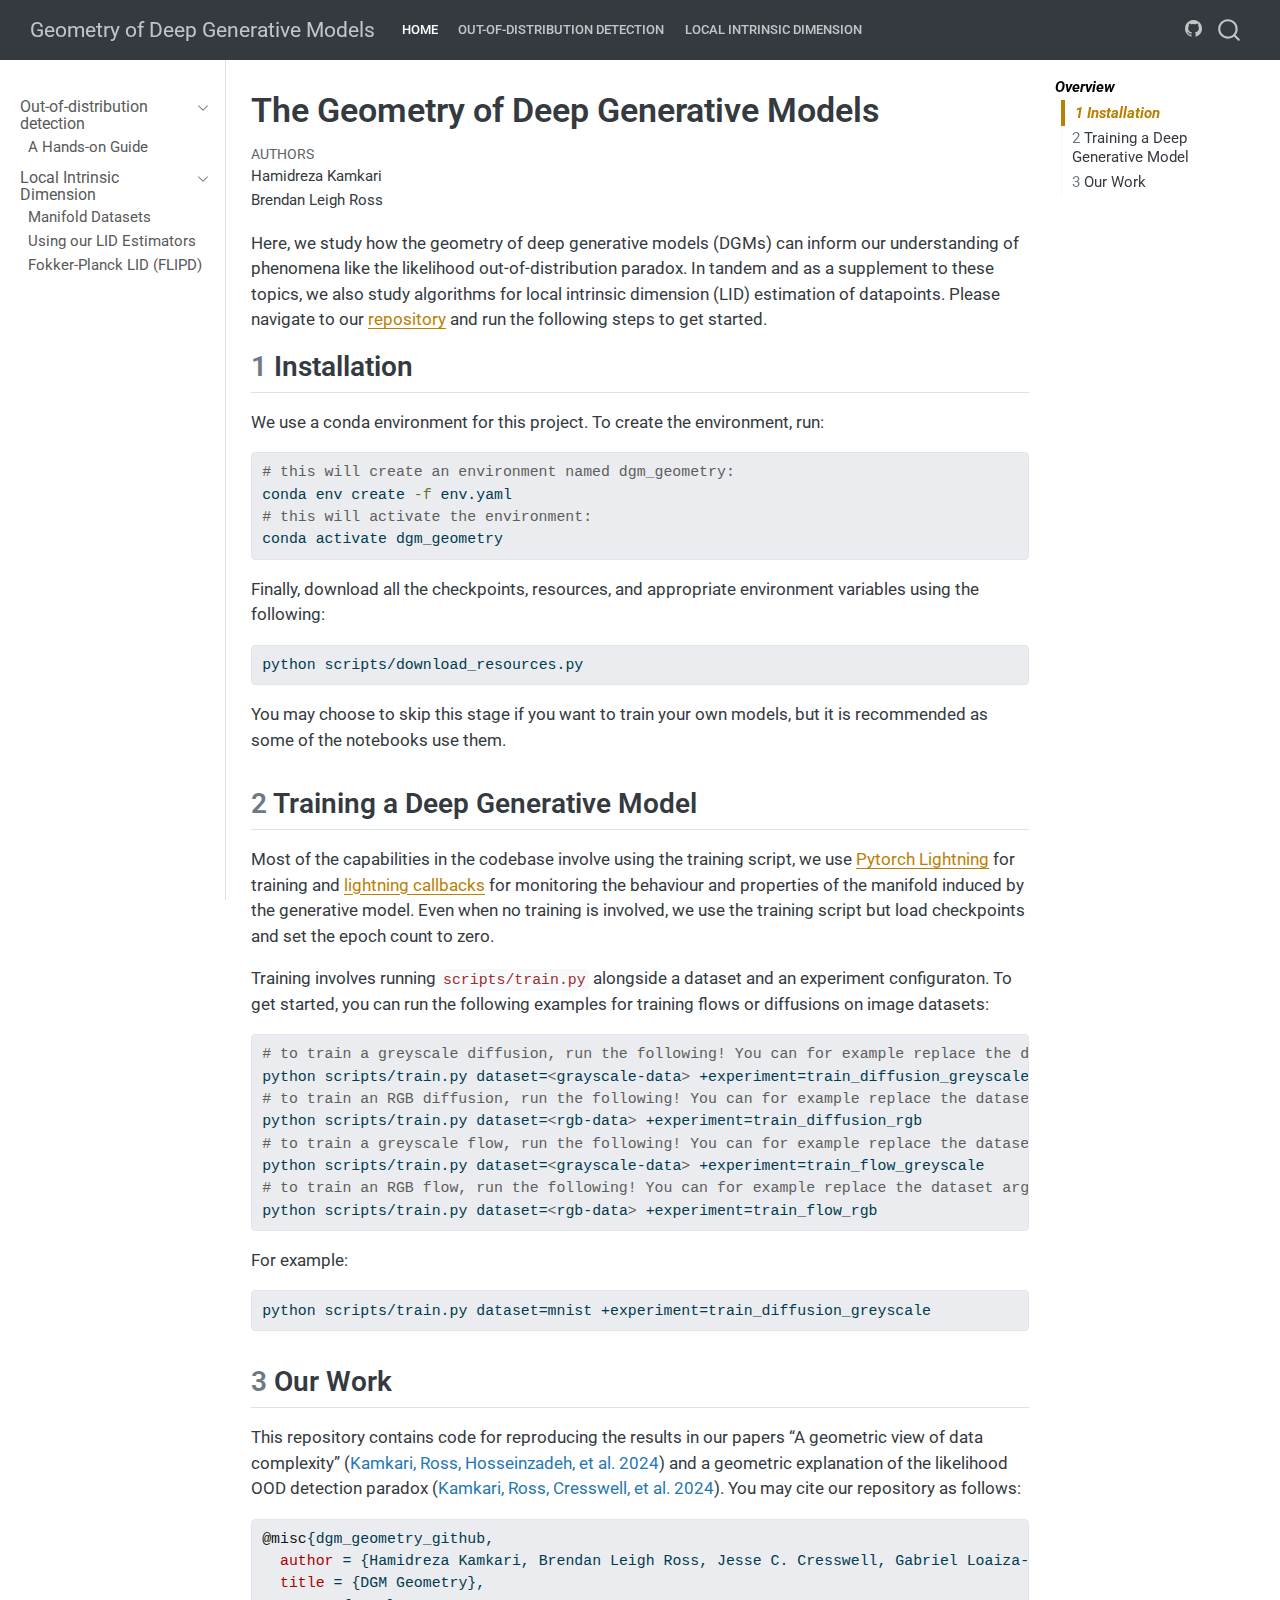
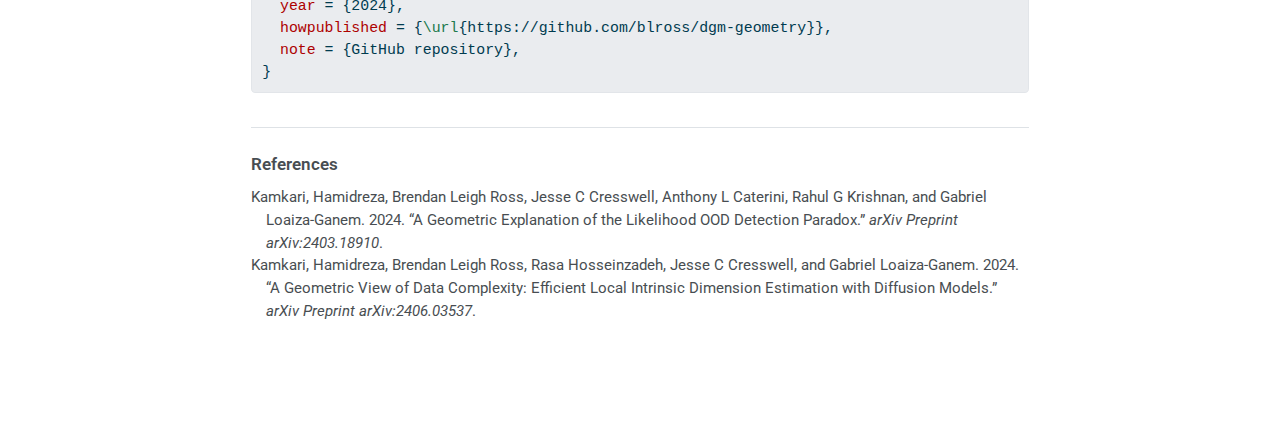
==== commit 23414186: "update website" ====
--- a/docs_quarto/_output/index.html
+++ b/docs_quarto/_output/index.html
@@ -269,7 +269,7 @@
 </header>
 
 
-<p>Here, we study how the geometry of deep generative models (DGMs) can inform our understanding of phenomena like memorization or be used for tasks like OOD detection. In tandem and as a supplement to these topics, we also study algorithms for local intrinsic dimension (LID) estimation of datapoints. Please navigate to our <a href="https://github.com/blross/dgm-geometry">repository</a> and run the following steps to get started.</p>
+<p>Here, we study how the geometry of deep generative models (DGMs) can inform our understanding of phenomena like the likelihood out-of-distribution paradox. In tandem and as a supplement to these topics, we also study algorithms for local intrinsic dimension (LID) estimation of datapoints. Please navigate to our <a href="https://github.com/blross/dgm-geometry">repository</a> and run the following steps to get started.</p>
 <section id="installation" class="level2" data-number="1">
 <h2 data-number="1" class="anchored" data-anchor-id="installation"><span class="header-section-number">1</span> Installation</h2>
 <p>We use a conda environment for this project. To create the environment, run:</p>
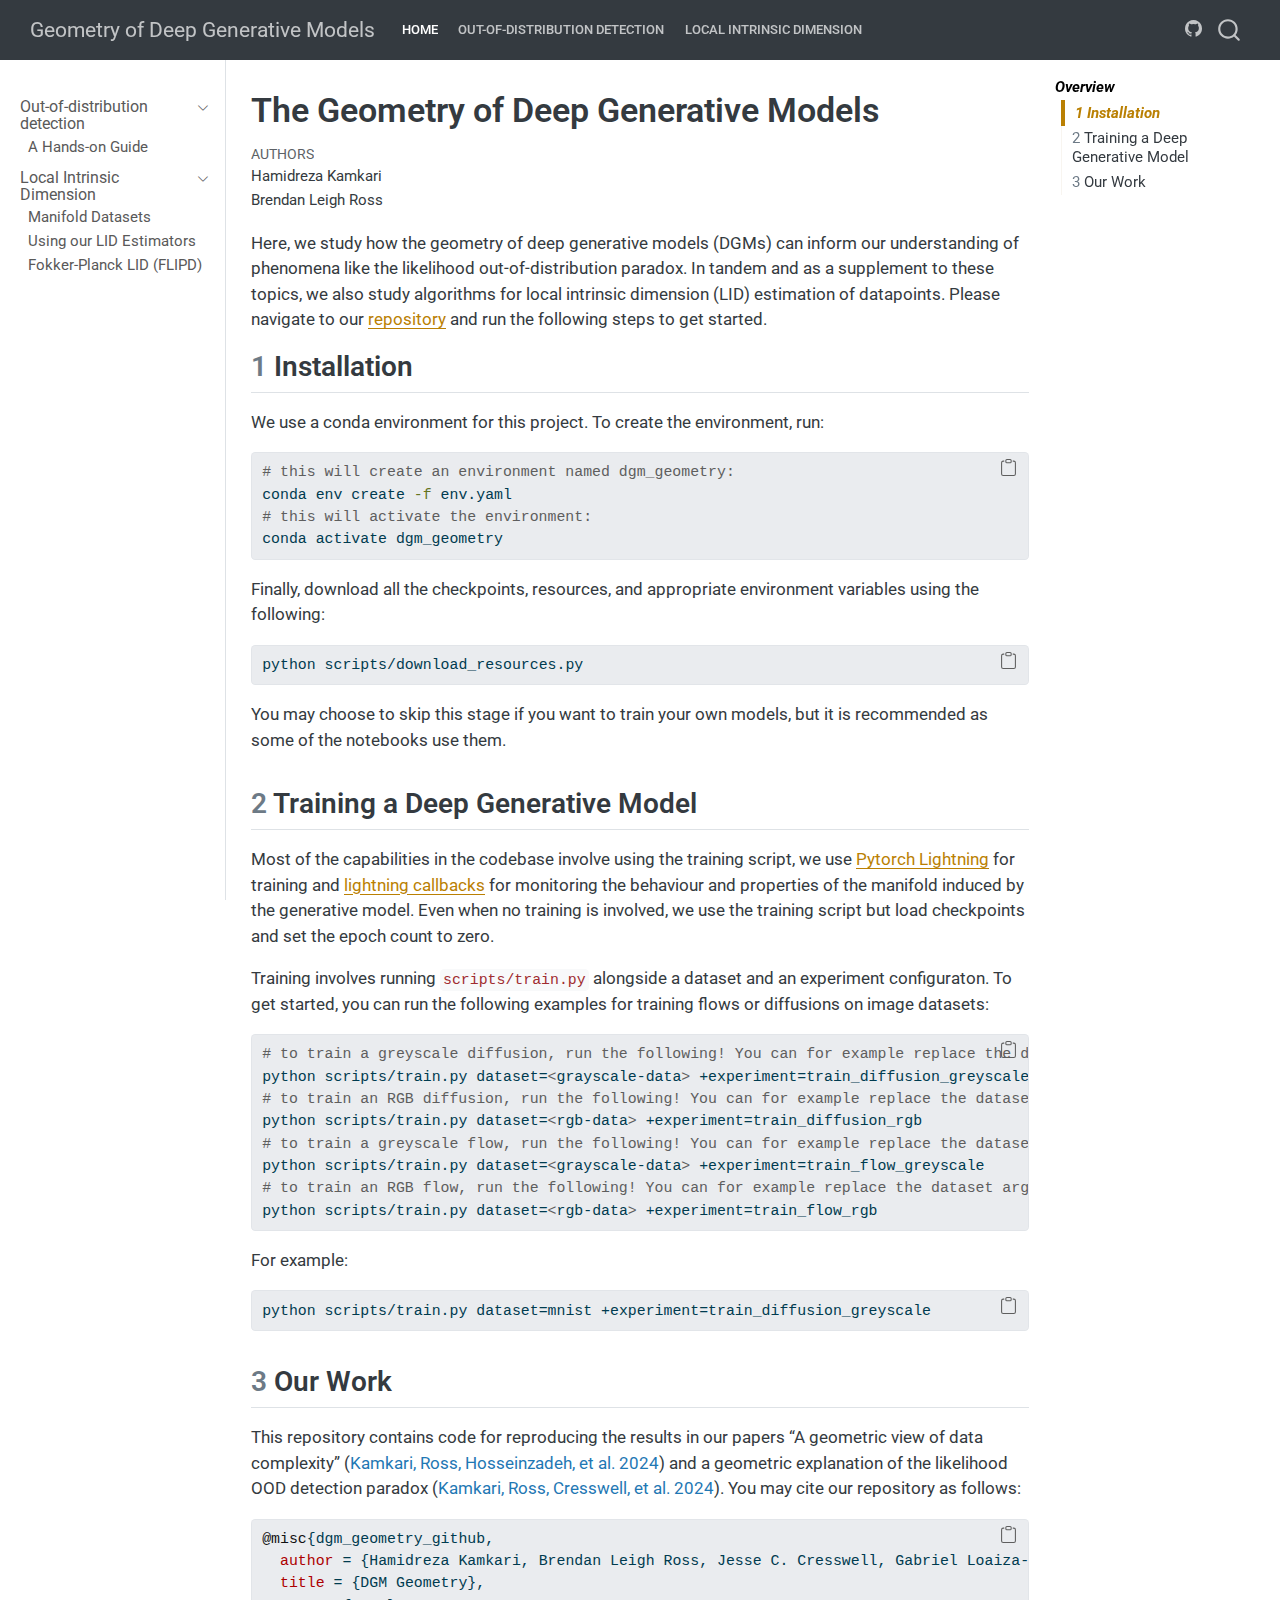
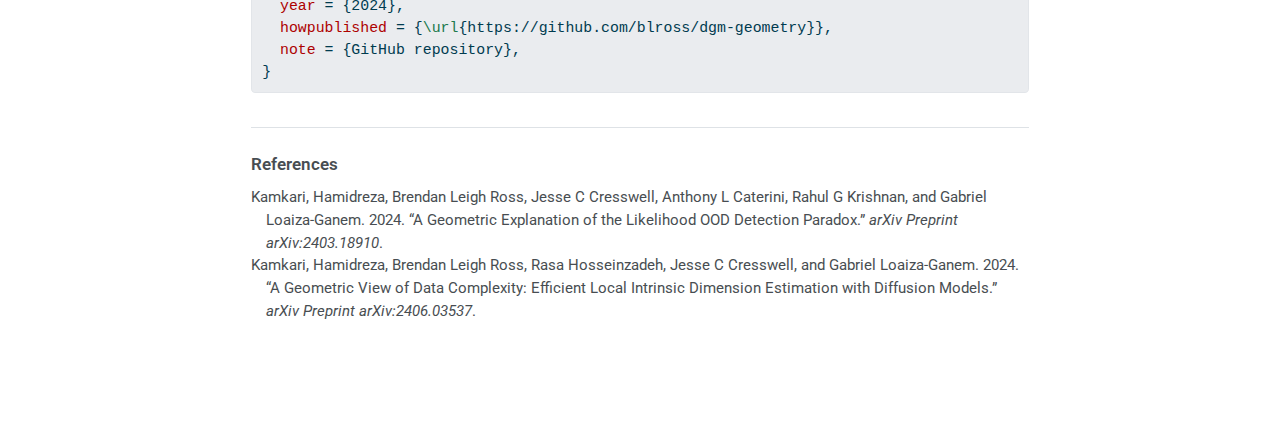
==== commit 3bafdeeb: "update broken link to repo" ====
--- a/docs_quarto/_output/index.html
+++ b/docs_quarto/_output/index.html
@@ -157,7 +157,7 @@
 </ul>
           </div> <!-- /navcollapse -->
             <div class="quarto-navbar-tools">
-    <a href="https://github.com/blross/dgm-geometry" title="" class="quarto-navigation-tool px-1" aria-label=""><i class="bi bi-github"></i></a>
+    <a href="https://github.com/layer6ai-labs/dgm_geometry" title="" class="quarto-navigation-tool px-1" aria-label=""><i class="bi bi-github"></i></a>
 </div>
       </div> <!-- /container-fluid -->
     </nav>
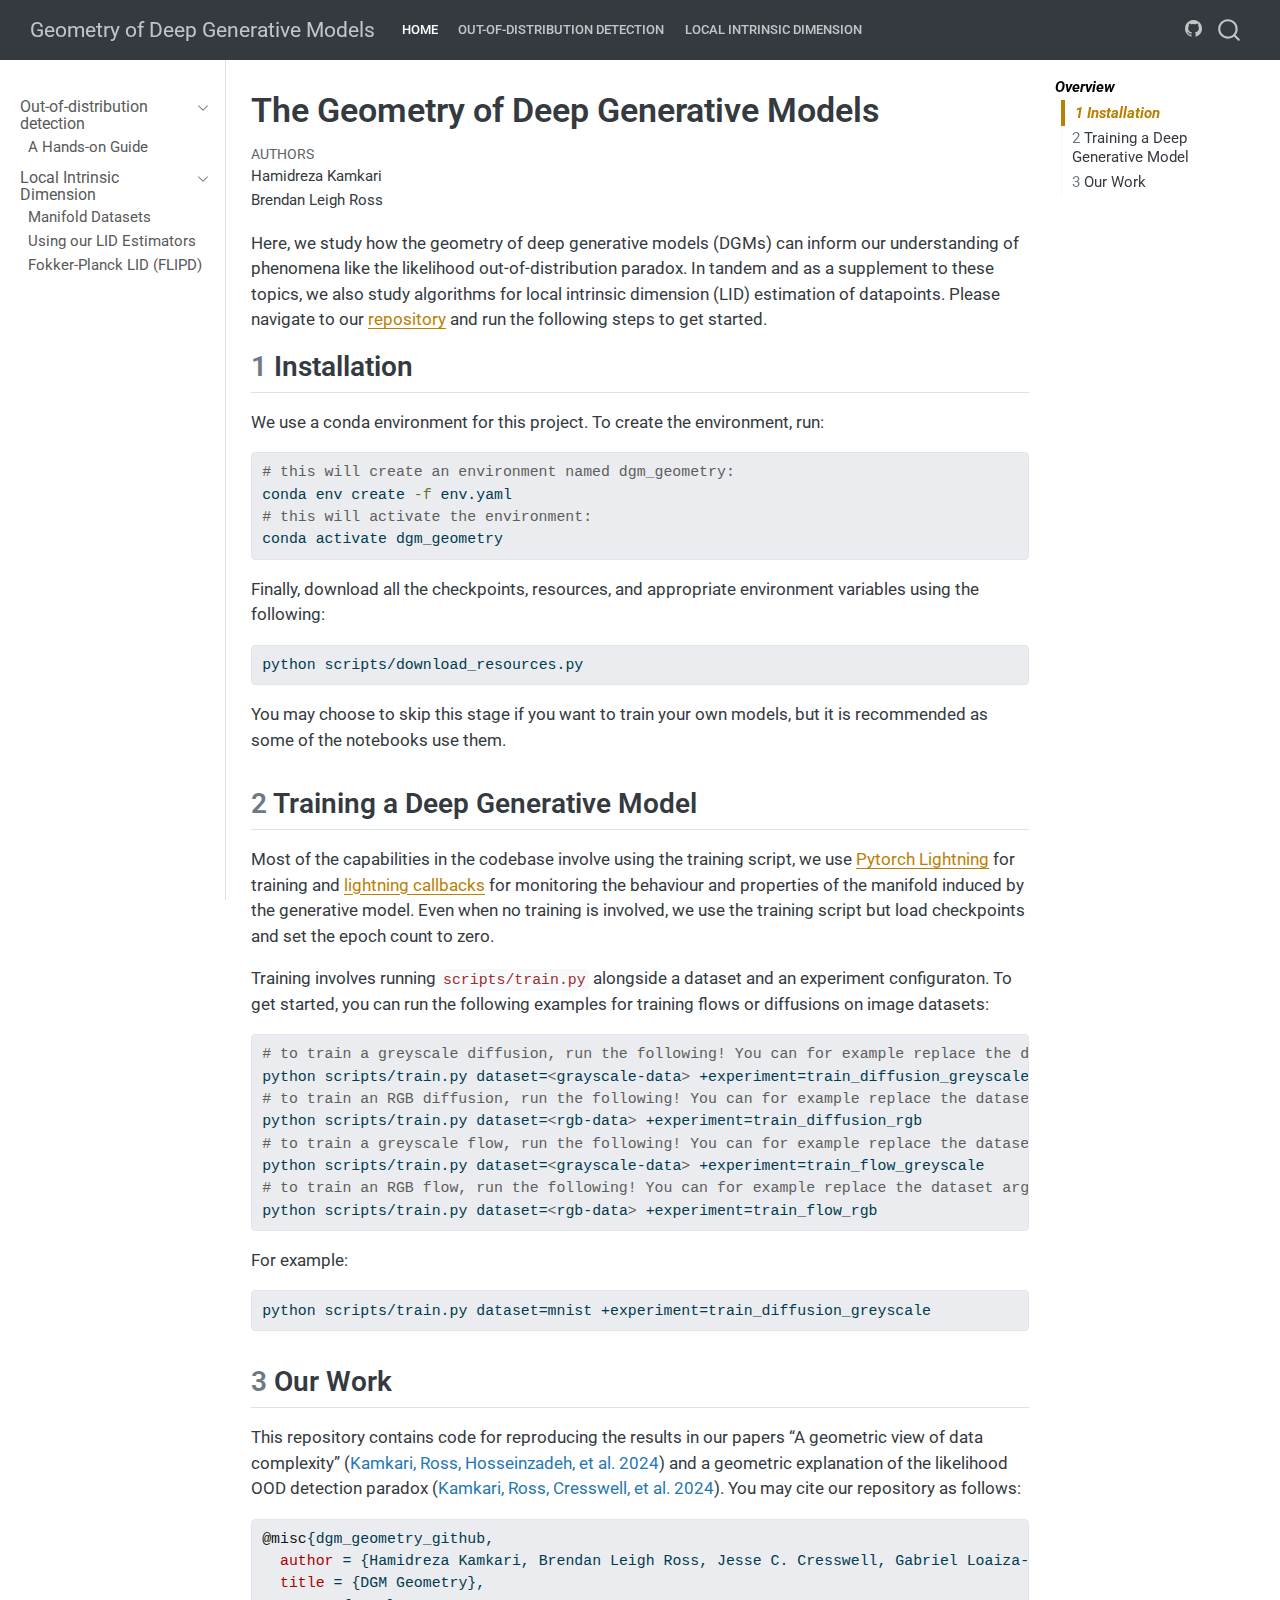
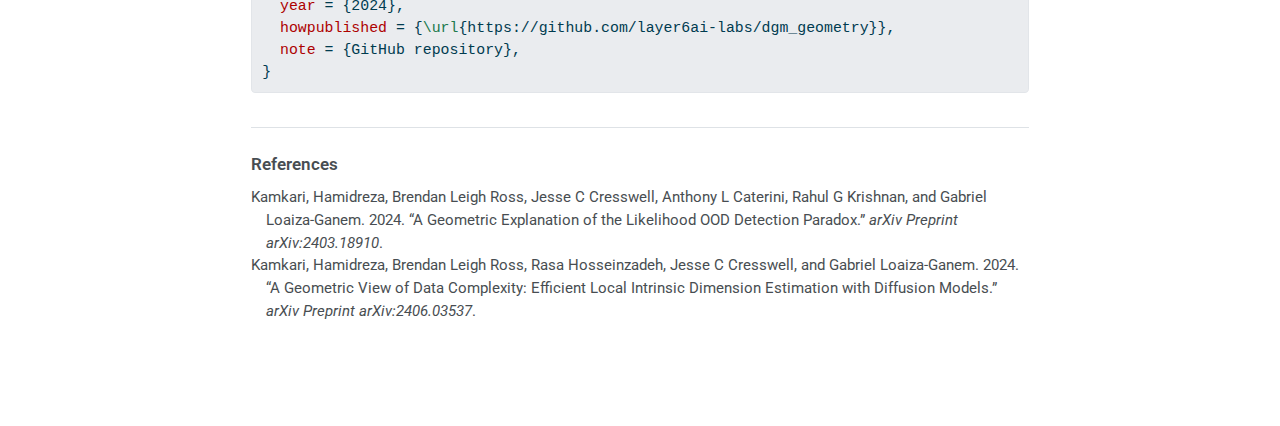
==== commit 7755d763: "remove all broken repo links" ====
--- a/docs_quarto/_output/index.html
+++ b/docs_quarto/_output/index.html
@@ -269,7 +269,7 @@
 </header>
 
 
-<p>Here, we study how the geometry of deep generative models (DGMs) can inform our understanding of phenomena like the likelihood out-of-distribution paradox. In tandem and as a supplement to these topics, we also study algorithms for local intrinsic dimension (LID) estimation of datapoints. Please navigate to our <a href="https://github.com/blross/dgm-geometry">repository</a> and run the following steps to get started.</p>
+<p>Here, we study how the geometry of deep generative models (DGMs) can inform our understanding of phenomena like the likelihood out-of-distribution paradox. In tandem and as a supplement to these topics, we also study algorithms for local intrinsic dimension (LID) estimation of datapoints. Please navigate to our <a href="https://github.com/layer6ai-labs/dgm_geometry">repository</a> and run the following steps to get started.</p>
 <section id="installation" class="level2" data-number="1">
 <h2 data-number="1" class="anchored" data-anchor-id="installation"><span class="header-section-number">1</span> Installation</h2>
 <p>We use a conda environment for this project. To create the environment, run:</p>
@@ -303,7 +303,7 @@
 <span id="cb5-2"><a href="#cb5-2" aria-hidden="true" tabindex="-1"></a>  <span class="dt">author</span> = {Hamidreza Kamkari, Brendan Leigh Ross, Jesse C. Cresswell, Gabriel Loaiza-Ganem},</span>
 <span id="cb5-3"><a href="#cb5-3" aria-hidden="true" tabindex="-1"></a>  <span class="dt">title</span> = {DGM Geometry},</span>
 <span id="cb5-4"><a href="#cb5-4" aria-hidden="true" tabindex="-1"></a>  <span class="dt">year</span> = {2024},</span>
-<span id="cb5-5"><a href="#cb5-5" aria-hidden="true" tabindex="-1"></a>  <span class="dt">howpublished</span> = {<span class="ch">\url</span>{https://github.com/blross/dgm-geometry}},</span>
+<span id="cb5-5"><a href="#cb5-5" aria-hidden="true" tabindex="-1"></a>  <span class="dt">howpublished</span> = {<span class="ch">\url</span>{https://github.com/layer6ai-labs/dgm_geometry}},</span>
 <span id="cb5-6"><a href="#cb5-6" aria-hidden="true" tabindex="-1"></a>  <span class="dt">note</span> = {GitHub repository},</span>
 <span id="cb5-7"><a href="#cb5-7" aria-hidden="true" tabindex="-1"></a>}</span></code><button title="Copy to Clipboard" class="code-copy-button"><i class="bi"></i></button></pre></div>
 <!-- 
